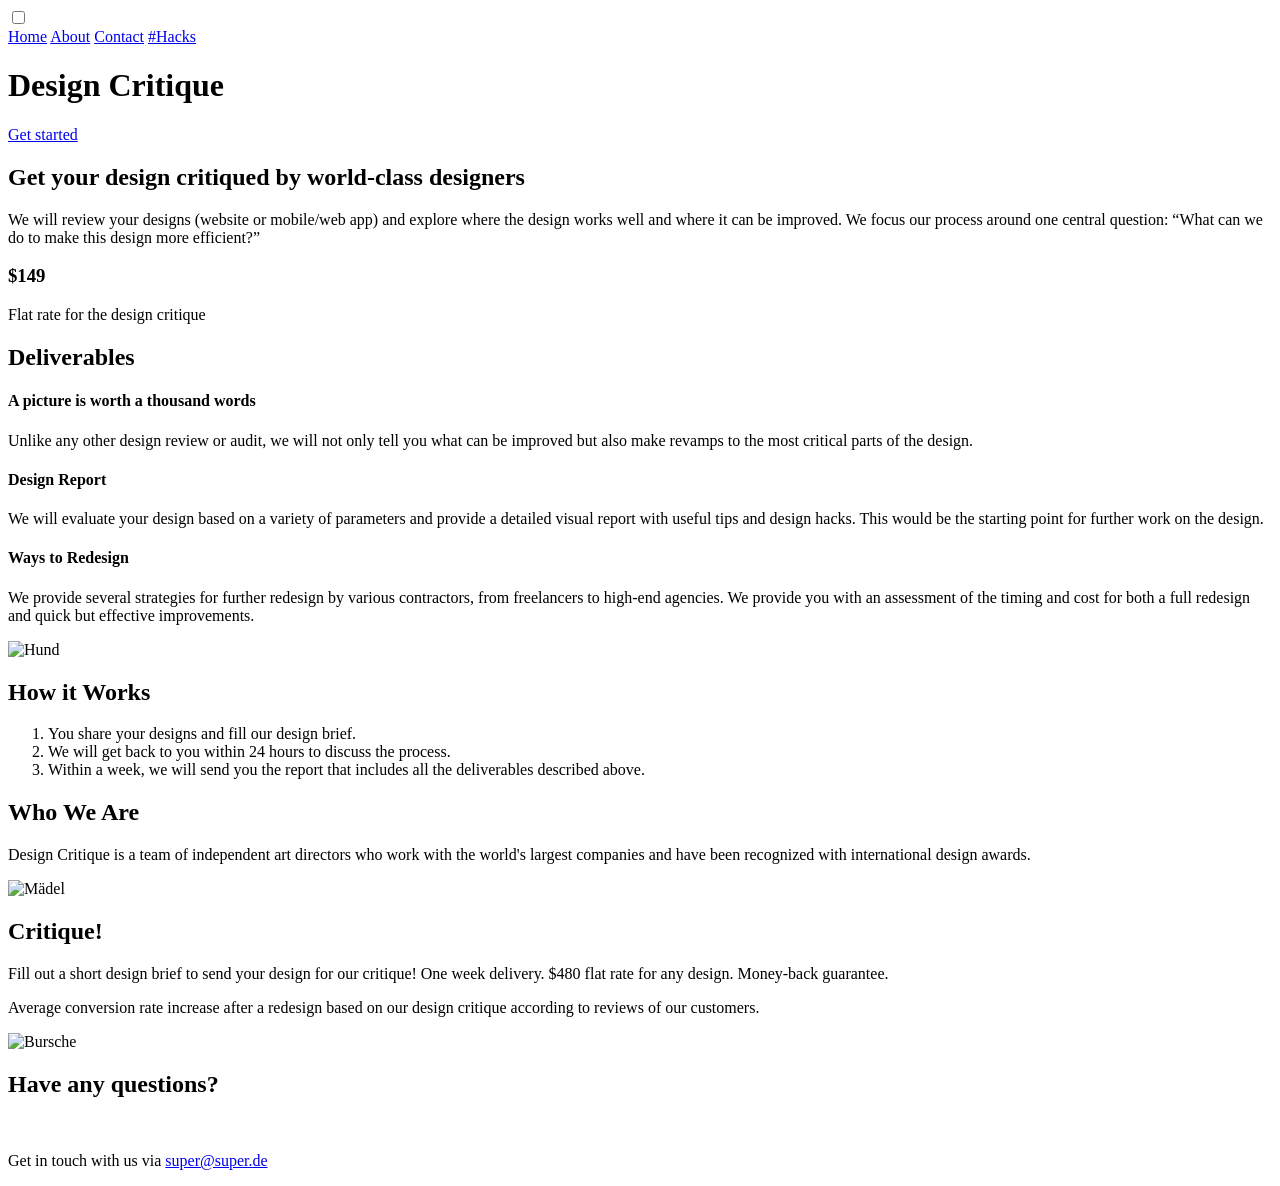
==== index.html @ 4d2d5228 "lol" ====
<!DOCTYPE html>
<html lang="en">

<head>
    <meta charset="UTF-8">
    <meta http-equiv="X-UA-Compatible" content="IE=edge">
    <meta name="viewport" content="width=device-width, initial-scale=1.0">
    <title>Design-Review</title>
    <link rel="stylesheet" href="./css/style.css">
</head>

<body>
    <header class="header">

        <input id="toggle" type="checkbox"></input>
        <label for="toggle" class="hamburger">
            <div class="top-bun"></div>
            <div class="meat"></div>
            <div class="bottom-bun"></div>
        </label>
        <div class="nav">
            <div class="nav-wrapper">
                <nav class="menu graphik-R">
                    <a href="#">Home</a>
                    <a href="#">About</a>
                    <a href="#">Contact</a>
                    <a href="#">#Hacks</a>
                </nav>
            </div>
        </div>

        <h1 class="logo tiempos">Design Critique</h1>
        <a href="#" class="btn-started graphik-M">Get started</a>
    </header>
    <main>
        <div class="hero">
            <!-- Bild als Bakcground-img -->
            <h2 class="hero-heading graphik-R">Get your design critiqued by world-class designers</h2>
        </div>

        <article class="review-price">
            <p class="review graphik-M">We will review your designs (website or mobile/web app) and explore where the
                design works
                well and where
                it can be improved. We focus our process around one central question: “What can we do to make this
                design more efficient?”</p>
            <div class="ctn-price">
                <h3 class="price">$149</h3>
                <p>Flat rate for the design critique</p>
            </div>
        </article>

        <section class="section-deliver">
            <div class="ctn-deliver">
                <h2 class="deliver-heading tiempos">Deliverables</h2>

                <h4 class="deliver-sub-heading graphik-M">A picture is worth a thousand words</h4>
                <p class="deliver-p">Unlike any other design review or audit, we will not only tell you what can be
                    improved but also make
                    revamps to the most critical parts of the design.</p>

                <h4 class="deliver-sub-heading graphik-M">Design Report</h4>
                <p class="deliver-p">We will evaluate your design based on a variety of parameters and provide a
                    detailed visual report
                    with useful tips and design hacks. This would be the starting point for further work on the design.
                </p>

                <h4 class="deliver-sub-heading graphik-M">Ways to Redesign</h4>
                <p class="deliver-p">We provide several strategies for further redesign by various contractors, from
                    freelancers to
                    high-end agencies. We provide you with an assessment of the timing and cost for both a full redesign
                    and quick but effective improvements.</p>
            </div>

            <img src="./img/home_deliverables.png" alt="Hund">
        </section>

        <section class="section-how">
            <div class="ctn-how">
                <h2 class="tiempos">How it Works</h2>
                <ol>
                    <li>You share your designs and fill our design brief.</li>
                    <li>We will get back to you within 24 hours to discuss the process.</li>
                    <li>Within a week, we will send you the report that includes all the deliverables described above.
                    </li>
                </ol>

                <h2 class="tiempos">Who We Are</h2>
                <p>Design Critique is a team of independent art directors who work with the world's largest companies
                    and have been recognized with international design awards.</p>
            </div>

            <img src="./img/home_how_it_works.png" alt="Mädel">
        </section>

        <section class="section-critique">
            <div class="ctn-critique">
                <h2 class="tiempos">Critique!</h2>
                <p>Fill out a short design brief to send your design for our critique! One week delivery. $480 flat rate
                    for any design. Money-back guarantee.</p>
            </div>

            <div class="rate">
                <!-- 28% als Background-img -->
                <p class="graphik-M">Average conversion rate increase after a redesign based on our design critique
                    according to reviews
                    of our customers.
                </p>
                <img src="./img/home_conversion.png" alt="Bursche">
            </div>
        </section>
    </main>
    <footer>
        <h2 class="tiempos">Have any questions?</h2>

        <div>
            <img src="./img/costume_guy.png" alt="">
            <p class="graphik-M">Get in touch with us via<span>
                    <a href="mailto:super@super.de">super@super.de</a>
                </span></p>
        </div>
    </footer>

    <!-- JavaScript -->
    <script src="./js/main.js"></script>
</body>

</html>
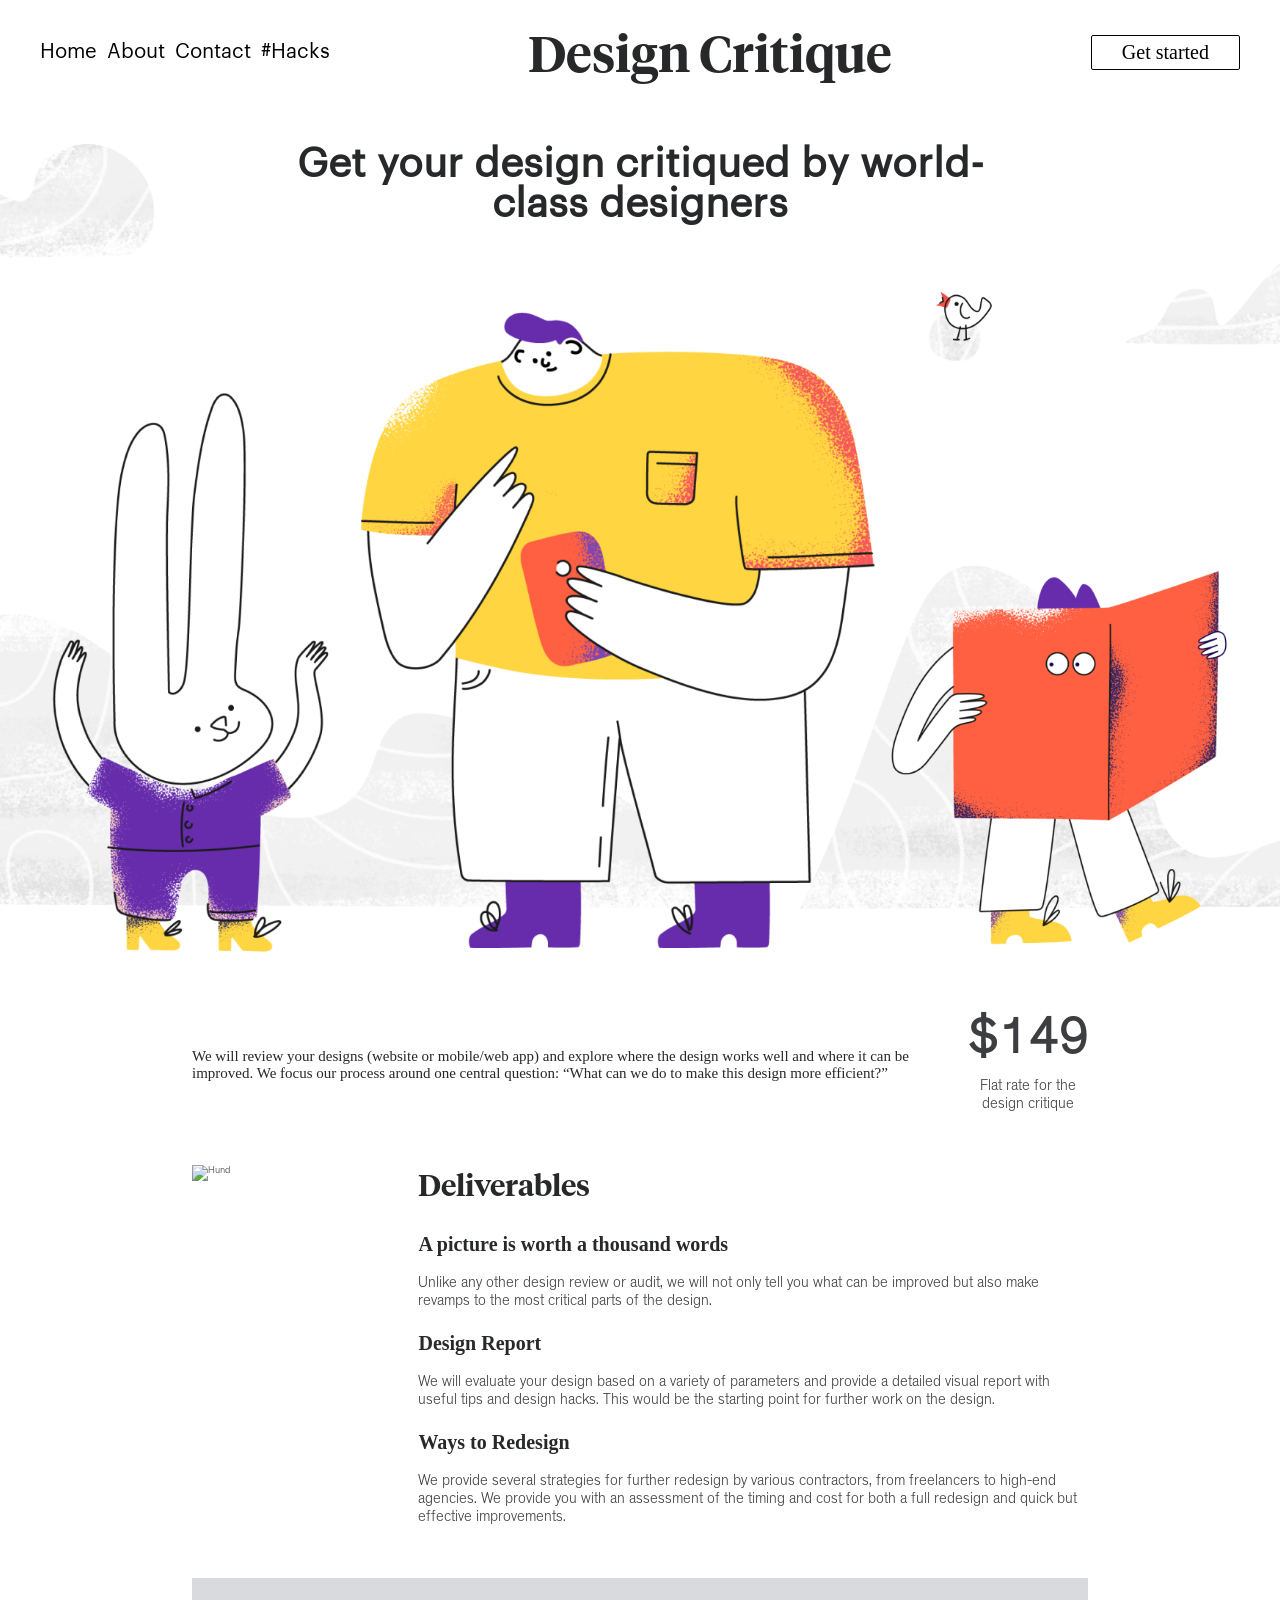
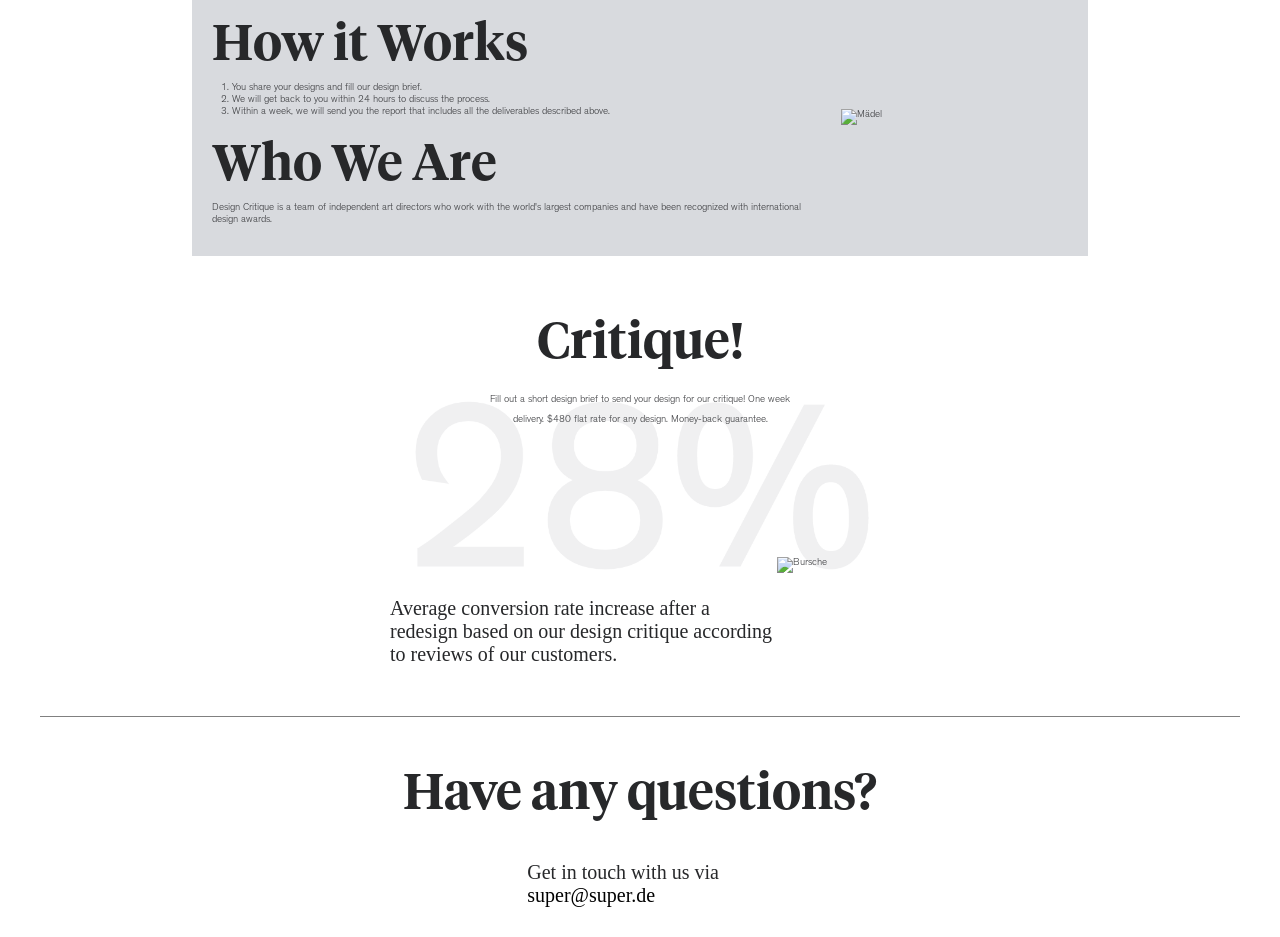
==== commit aaf6fdc6: "lol" ====
--- a/index.html
+++ b/index.html
@@ -6,7 +6,7 @@
     <meta http-equiv="X-UA-Compatible" content="IE=edge">
     <meta name="viewport" content="width=device-width, initial-scale=1.0">
     <title>Design-Review</title>
-    <link rel="stylesheet" href="./css/style.css">
+    <link rel="stylesheet" href="./assets/css/style.css">
 </head>
 
 <body>
@@ -122,7 +122,7 @@
     </footer>
 
     <!-- JavaScript -->
-    <script src="./js/main.js"></script>
+    <script src="./assets/js/main.js"></script>
 </body>
 
 </html>
--- a/assets/css/style.css
+++ b/assets/css/style.css
@@ -0,0 +1,406 @@
+/* ============= 
+    General Style
+===============*/
+@font-face {
+    font-family: Graphik-Medium;
+    src: url("../fonts/Graphik-Medium.ttf");
+}
+
+@font-face {
+    font-family: Graphik-Regular;
+    src: url("../fonts/Graphik-Regular.woff");
+}
+
+@font-face {
+    font-family: Theinhardt;
+    src: url("../fonts/Theinhardt-Lt.woff");
+}
+
+@font-face {
+    font-family: TiemposHeadline;
+    src: url("../fonts/TiemposHeadline-Semibold.woff");
+}
+
+
+* {
+    padding: 0;
+    margin: 0;
+    box-sizing: border-box;
+}
+
+html {
+    font-size: 10px;
+    font-family: Theinhardt;
+    color: #3D3E41;
+}
+
+.tiempos {
+    font-family: TiemposHeadline;
+    color: #27282A;
+    font-size: 5rem;
+}
+
+.graphik-R {
+    font-family: Graphik-Regular;
+    color: #27282A;
+    font-size: 2rem;
+}
+
+.graphik-M {
+    font-family: Graphik-Mediuem;
+    color: #27282A;
+    font-size: 2rem;
+}
+
+/* 
+Farben: #2B2C2E /
+  #9FA2A7 
+   #27282A /
+     #848689 /
+      #3D3E41 / 
+      #fff
+ */
+
+/* ============= 
+    Header Style
+===============*/
+#toggle {
+    display: none;
+    position: absolute;
+}
+.hamburger {
+    position: absolute;
+}
+
+.header a {
+    text-decoration: none;
+    color: black;
+}
+
+.header {
+    display: flex;
+    justify-content: space-between;
+    align-items: center;
+    margin: 2rem 4rem;
+}
+
+.menu {
+    display: flex;
+    gap: 1rem;
+}
+
+.btn-started {
+    border: 1px solid black;
+    padding: 0.5rem 3rem;
+    border-radius: 0.2rem;
+}
+
+/* ============= 
+    Main Style
+===============*/
+.hero {
+    background-image: url("../img/home_hero.png");
+    background-position: center;
+    background-repeat: no-repeat;
+    background-size: cover;
+    width: 100%;
+    height: 90vh;
+    margin: 6rem 0;
+}
+
+.hero-heading {
+    margin: 0 auto;
+    width: 60%;
+    text-align: center;
+    font-size: 4rem;
+}
+
+/* ----- Review and Price ---------*/
+.review-price {
+    width: 70%;
+    margin: 1rem auto;
+    display: flex;
+    flex-direction: column;
+    align-items: center;
+    gap: 4rem;
+}
+
+.review {
+    font-size: 1.5rem;
+}
+
+.ctn-price {
+    width: 25%;
+    font-size: 1.5rem;
+    text-align: center;
+}
+
+.ctn-price p {
+    font-family: Theinhardt;
+    margin-top: 0.5rem;
+}
+
+.price {
+    font-size: 5rem;
+}
+
+.section-deliver {
+    width: 70%;
+    margin: 5rem auto;
+    display: flex;
+    flex-direction: column;
+    gap: 2rem;
+}
+
+.deliver-heading {
+    font-size: 3rem;
+    text-align: center;
+    margin-bottom: 3rem;
+}
+
+.deliver-sub-heading {
+    text-align: center;
+    margin: 2rem 0;
+    font-size: 2rem;
+
+}
+
+.deliver-p {
+    font-size: 1.5rem;
+}
+
+.section-how {
+    width: 80%;
+    margin: 5rem auto;
+    display: flex;
+    flex-direction: column;
+    align-items: center;
+    gap: 2rem;
+    background-color: #d8dade;
+}
+
+.section-how img {
+    width: 80%;
+}
+
+.ctn-how ol {
+    padding-left: 2rem;
+    margin: 1rem 0;
+}
+
+.ctn-how {
+    width: 70%;
+    padding: 3rem 2rem;
+}
+
+.ctn-how p {
+    margin-top: 1rem;
+}
+
+.section-critique {
+    width: 500px;
+    margin: 5rem auto;
+    display: flex;
+    flex-direction: column;
+    align-items: center;
+    justify-content: space-between;
+
+    height: 40vh;
+    background-image: url("../img/28.png");
+    background-repeat: no-repeat;
+    background-position: center;
+    background-size: 170%;
+}
+
+.ctn-critique {
+    width: 60%;
+    text-align: center;
+}
+
+.ctn-critique p {
+    line-height: 2rem;
+    margin-top: 2rem;
+}
+
+.rate {
+    display: flex;
+}
+
+.rate img {
+    width: 55%;
+    position: relative;
+    top: -4rem;
+}
+
+/* ============= 
+    Footer Style
+===============*/
+footer {
+    display: flex;
+    flex-direction: column;
+    align-items: center;
+    margin: 3rem 4rem;
+    border-top: 1px solid grey;
+}
+
+footer h2 {
+    margin: 4rem auto;
+    font-size: rem;
+}
+
+footer div {
+    display: flex;
+    align-items: flex-end;
+    justify-content: center;
+}
+
+footer div p {
+    font-size: 1.2rem;
+    color: #27282A;
+}
+
+footer div img {
+    width: 18%;
+}
+
+footer div p a {
+    text-decoration: none;
+    color: black;
+}
+
+
+
+
+@media only screen and (min-width: 601px) {
+    .review-price {
+        display: flex;
+        flex-direction: row;
+    }
+
+    .section-deliver {
+        width: 70%;
+        display: flex;
+        flex-direction: row-reverse;
+    }
+
+    .section-deliver img {
+        width: 50%;
+    }
+
+    .deliver-heading,
+    .deliver-sub-heading {
+        text-align: left;
+    }
+
+    .section-how {
+        width: 70%;
+        margin: 5rem auto;
+        display: flex;
+        flex-direction: row;
+    }
+
+    .section-how img {
+        width: 40%;
+    }
+
+    .ctn-how {
+        width: 100%;
+        padding: 3rem 2rem;
+    }
+}
+
+@media only screen and (max-width: 600px) {
+    .header h1 {
+        text-align: center;
+    }
+
+    .btn-started {
+        position: absolute;
+        top: 45%;
+        left: 35%;
+    }
+
+    .hamburger {
+        position: absolute;
+        top: 8em;
+        right: 5%;
+        margin-left: -2em;
+        margin-top: -45px;
+        width: 2em;
+        height: 45px;
+        z-index: 5;
+    }
+
+    .hamburger div {
+        position: relative;
+        width: 3em;
+        height: 7px;
+        border-radius: 3px;
+        background-color: black;
+        margin-top: 8px;
+        transition: all 0.3s ease-in-out;
+    }
+
+    .nav {
+        position: fixed;
+        width: 100%;
+        height: 100%;
+        background-color: rgb(213, 207, 207);
+        top: -100%;
+        left: 0;
+        right: 0;
+        bottom: 0;
+        overflow: hidden;
+        transition: all 0.3s ease-in-out;
+        transform: scale(0);
+    }
+
+    .nav-wrapper {
+        position: relative;
+        overflow: hidden;
+        overflow-y: auto;
+        height: 100%;
+    }
+
+    .menu {
+        display: flex;
+        flex-direction: column;
+        margin-left: 25%;
+
+    }
+
+    .menu a {
+        position: relative;
+        text-decoration: none;
+        color: black;
+        font-size: 2em;
+        display: inline-block;
+        margin-top: 1.25em;
+        transition: color 0.2s ease-in-out;
+        letter-spacing: 1px;
+    }
+
+    .menu a:hover {
+        color: white;
+    }
+
+    #toggle:checked+.hamburger .top-bun {
+        transform: rotate(-45deg);
+        margin-top: 25px;
+    }
+
+    #toggle:checked+.hamburger .bottom-bun {
+        opacity: 0;
+        transform: rotate(45deg);
+    }
+
+    #toggle:checked+.hamburger .meat {
+        transform: rotate(45deg);
+        margin-top: -7px;
+    }
+
+    #toggle:checked+.hamburger+.nav {
+        top: 0;
+        transform: scale(1);
+    }
+}
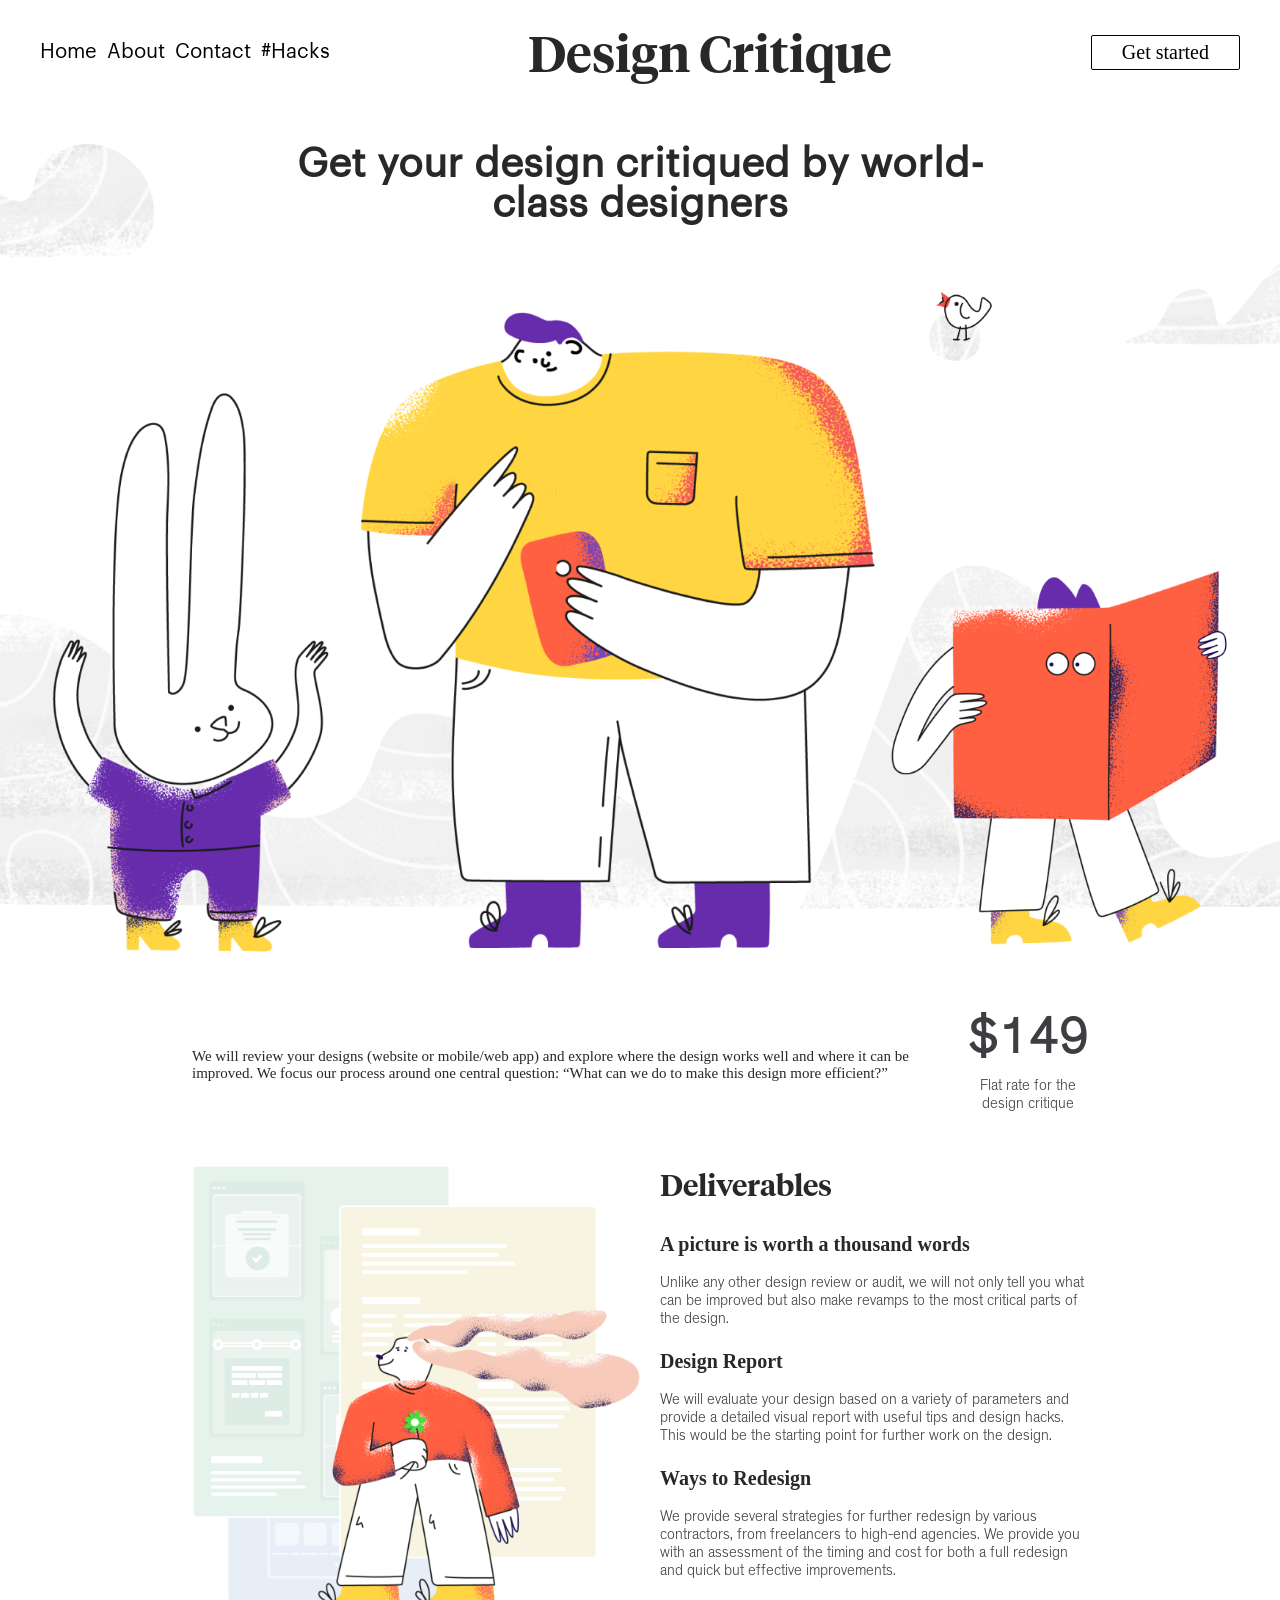
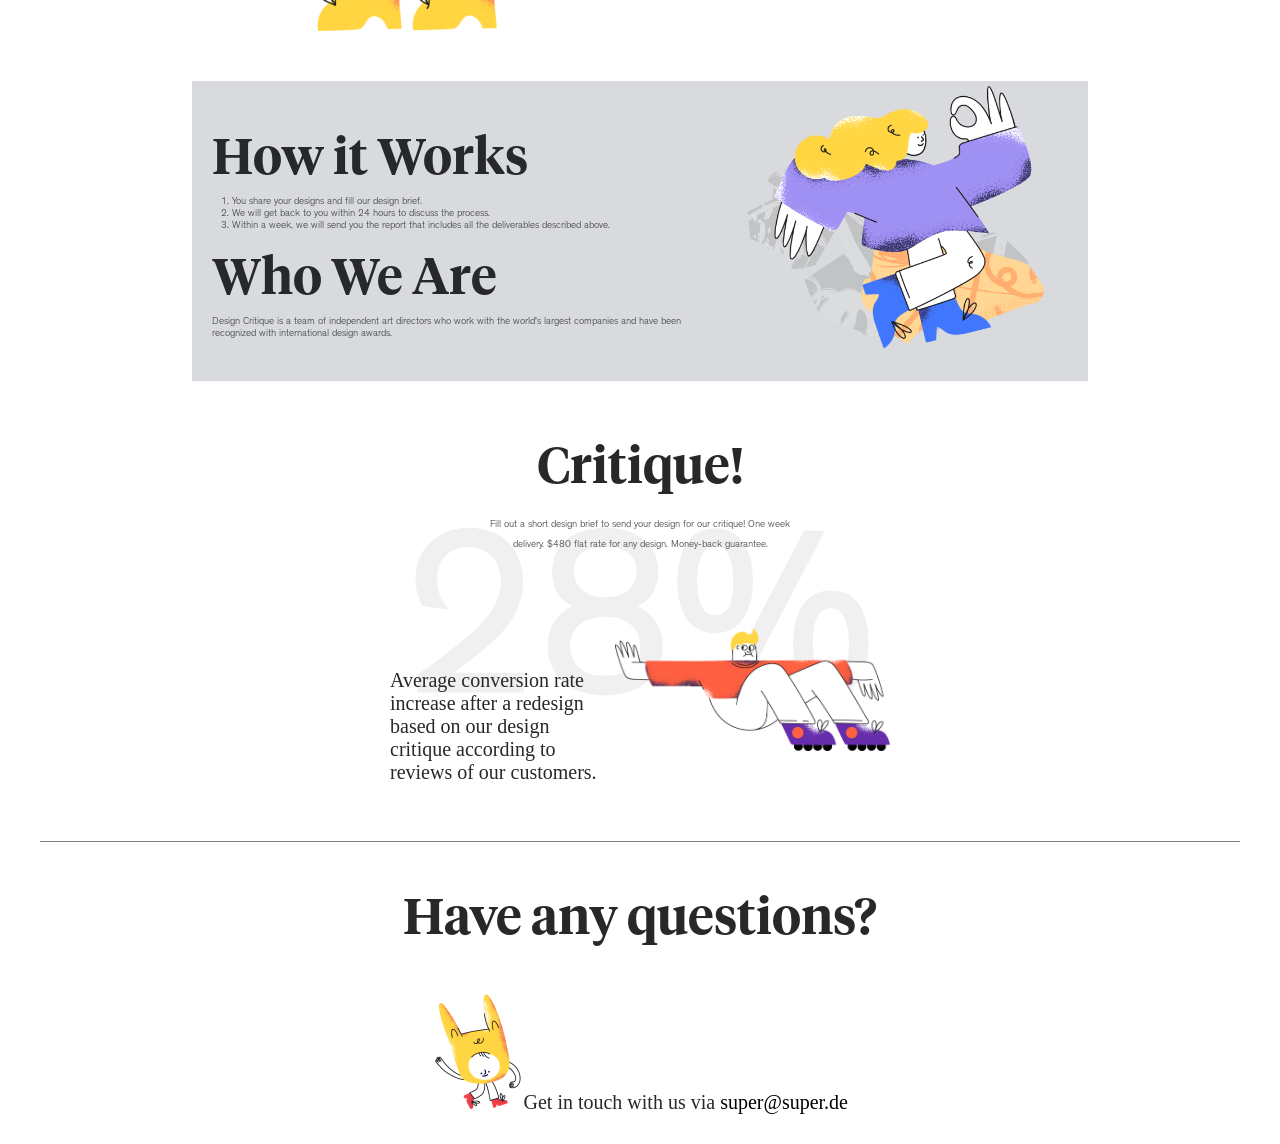
==== commit 9fffbc60: "ö" ====
--- a/index.html
+++ b/index.html
@@ -72,7 +72,7 @@
                     and quick but effective improvements.</p>
             </div>
 
-            <img src="./img/home_deliverables.png" alt="Hund">
+            <img src="./assets/img/home_deliverables.png" alt="Hund">
         </section>
 
         <section class="section-how">
@@ -84,13 +84,12 @@
                     <li>Within a week, we will send you the report that includes all the deliverables described above.
                     </li>
                 </ol>
-
                 <h2 class="tiempos">Who We Are</h2>
                 <p>Design Critique is a team of independent art directors who work with the world's largest companies
                     and have been recognized with international design awards.</p>
             </div>
 
-            <img src="./img/home_how_it_works.png" alt="Mädel">
+            <img src="./assets/img/home_how_it_works.png" alt="Mädel">
         </section>
 
         <section class="section-critique">
@@ -106,7 +105,7 @@
                     according to reviews
                     of our customers.
                 </p>
-                <img src="./img/home_conversion.png" alt="Bursche">
+                <img src="./assets/img/home_conversion.png" alt="Bursche">
             </div>
         </section>
     </main>
@@ -114,7 +113,7 @@
         <h2 class="tiempos">Have any questions?</h2>
 
         <div>
-            <img src="./img/costume_guy.png" alt="">
+            <img src="./assets/img/costume_guy.png" alt="">
             <p class="graphik-M">Get in touch with us via<span>
                     <a href="mailto:super@super.de">super@super.de</a>
                 </span></p>
